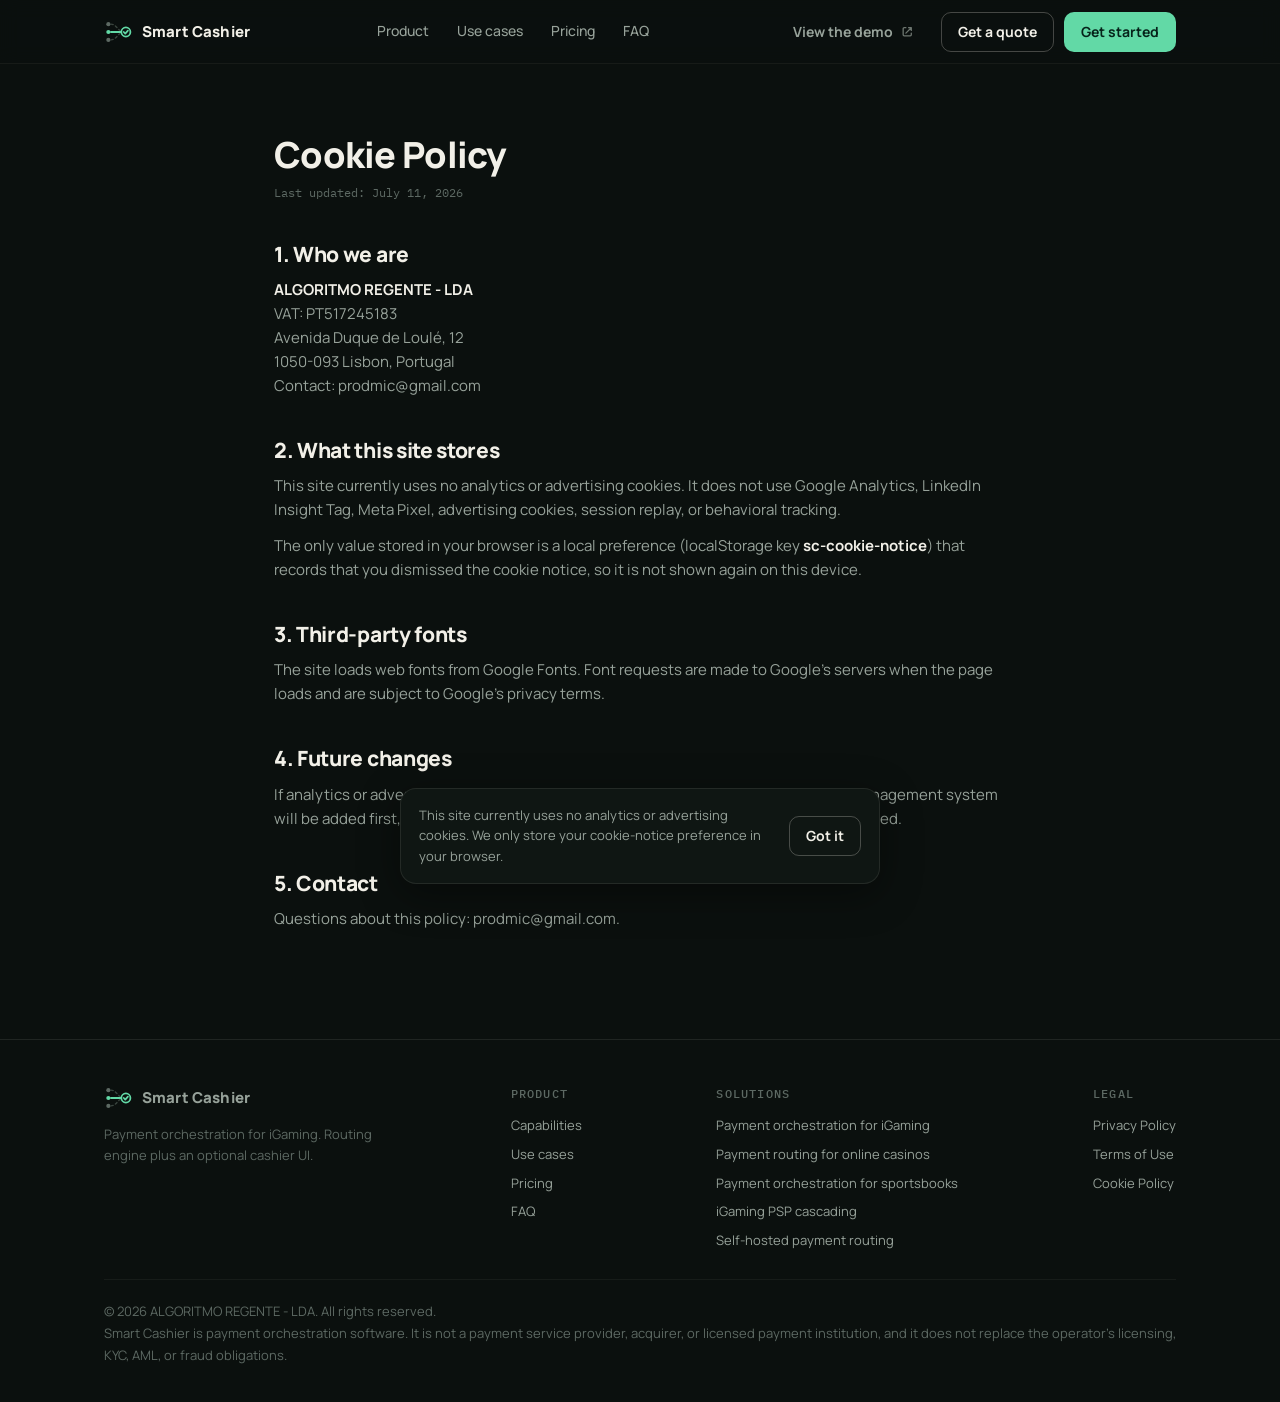
==== cookies/index.html @ 7c7d45f2 "Add files via upload" ====
<!DOCTYPE html>
<html lang="en">
<head>
<meta charset="UTF-8">
<meta name="viewport" content="width=device-width, initial-scale=1.0">
<title>Cookie Policy | Smart Cashier</title>
<meta name="description" content="Cookie Policy for the Smart Cashier website. The site currently uses no analytics or advertising cookies.">
<link rel="canonical" href="https://artrudolf.github.io/smart-router/cookies/">
<meta name="robots" content="index,follow">
<meta property="og:type" content="website">
<meta property="og:site_name" content="Smart Cashier">
<meta property="og:title" content="Cookie Policy | Smart Cashier">
<meta property="og:description" content="Cookie Policy for the Smart Cashier website. The site currently uses no analytics or advertising cookies.">
<meta property="og:url" content="https://artrudolf.github.io/smart-router/cookies/">
<meta property="og:image" content="https://artrudolf.github.io/smart-router/assets/img/og-image.png">
<meta property="og:image:width" content="1200">
<meta property="og:image:height" content="630">
<meta name="twitter:card" content="summary_large_image">
<meta name="twitter:title" content="Cookie Policy | Smart Cashier">
<meta name="twitter:description" content="Cookie Policy for the Smart Cashier website. The site currently uses no analytics or advertising cookies.">
<meta name="twitter:image" content="https://artrudolf.github.io/smart-router/assets/img/og-image.png">
<link rel="icon" type="image/svg+xml" href="../assets/img/favicon.svg">
<link rel="preconnect" href="https://fonts.googleapis.com">
<link rel="preconnect" href="https://fonts.gstatic.com" crossorigin>
<link href="https://fonts.googleapis.com/css2?family=Manrope:wght@400;500;600;700;800&family=IBM+Plex+Mono:wght@400;500&display=swap" rel="stylesheet">
<link rel="stylesheet" href="../assets/css/main.css">
<script type="application/ld+json">{"@context": "https://schema.org", "@type": "BreadcrumbList", "itemListElement": [{"@type": "ListItem", "position": 1, "name": "Smart Cashier", "item": "https://artrudolf.github.io/smart-router/"}, {"@type": "ListItem", "position": 2, "name": "Cookie Policy", "item": "https://artrudolf.github.io/smart-router/cookies/"}]}</script>
</head>
<body>
<a class="skip-link" href="#main">Skip to content</a>
<header class="site-header">
  <div class="wrap">
    <a class="brand" href="../" aria-label="Smart Cashier home"><svg width="28" height="28" viewBox="0 0 32 32" fill="none" aria-hidden="true">
<circle cx="5" cy="7" r="2.4" fill="#5d6963"/><circle cx="5" cy="16" r="2.4" fill="#62d9a6"/><circle cx="5" cy="25" r="2.4" fill="#5d6963"/>
<path d="M8 7 C 13 7, 15 12, 18 14" stroke="#3a453f" stroke-width="1.6" stroke-linecap="round" stroke-dasharray="2.5 3"/>
<path d="M8 25 C 13 25, 15 20, 18 18" stroke="#3a453f" stroke-width="1.6" stroke-linecap="round" stroke-dasharray="2.5 3"/>
<path d="M8 16 L 19.5 16" stroke="#62d9a6" stroke-width="2.2" stroke-linecap="round"/>
<circle cx="25" cy="16" r="5.2" stroke="#62d9a6" stroke-width="2"/>
<path d="M22.6 16 l1.7 1.8 3-3.4" stroke="#62d9a6" stroke-width="2" stroke-linecap="round" stroke-linejoin="round"/>
</svg><span class="brand-word">Smart Cashier</span></a>
    <nav class="site-nav" aria-label="Main">
      <a href="../#product">Product</a>
      <a href="../#use-cases">Use cases</a>
      <a href="../pricing/">Pricing</a>
      <a href="../#faq">FAQ</a>
    </nav>
    <div class="header-actions">
      <button class="btn btn-ghost btn-sm" data-open-modal="modal-demo">View the demo <svg class="ext" viewBox="0 0 24 24" fill="none" stroke="currentColor" stroke-width="2.4" aria-hidden="true"><path stroke-linecap="round" stroke-linejoin="round" d="M14 5h5m0 0v5m0-5L9 15M9 5H6a2 2 0 00-2 2v11a2 2 0 002 2h11a2 2 0 002-2v-3"/></svg></button>
      <button class="btn btn-outline btn-sm" data-open-modal="modal-selfhosted">Get a quote</button>
      <button class="btn btn-primary btn-sm" data-open-modal="modal-cloud">Get started</button>
      <button class="menu-btn" aria-label="Open menu" aria-expanded="false" aria-controls="mobile-menu">
        <svg viewBox="0 0 24 24" fill="none" stroke="currentColor" stroke-width="2"><path stroke-linecap="round" d="M4 7h16M4 12h16M4 17h16"/></svg>
      </button>
    </div>
  </div>
</header>
<div class="mobile-menu" id="mobile-menu">
  <nav aria-label="Mobile">
    <a href="../#product">Product</a>
    <a href="../#use-cases">Use cases</a>
    <a href="../pricing/">Pricing</a>
    <a href="../#faq">FAQ</a>
  </nav>
  <div class="menu-ctas">
    <button class="btn btn-primary" data-open-modal="modal-cloud">Get started</button>
    <button class="btn btn-outline" data-open-modal="modal-selfhosted">Get a quote</button>
    <button class="btn btn-ghost" data-open-modal="modal-demo">View the demo <svg class="ext" viewBox="0 0 24 24" fill="none" stroke="currentColor" stroke-width="2.4" aria-hidden="true"><path stroke-linecap="round" stroke-linejoin="round" d="M14 5h5m0 0v5m0-5L9 15M9 5H6a2 2 0 00-2 2v11a2 2 0 002 2h11a2 2 0 002-2v-3"/></svg></button>
  </div>
</div>
<main id="main">
<div class="legal"><div class="wrap">
<h1>Cookie Policy</h1>
<p class="updated">Last updated: July 11, 2026</p>

<h2>1. Who we are</h2>
<p><strong>ALGORITMO REGENTE - LDA</strong><br>
VAT: PT517245183<br>
Avenida Duque de Loul&eacute;, 12<br>
1050-093 Lisbon, Portugal<br>
Contact: prodmic@gmail.com</p>
<h2>2. What this site stores</h2>
<p>This site currently uses no analytics or advertising cookies. It does not use Google Analytics, LinkedIn Insight Tag, Meta Pixel, advertising cookies, session replay, or behavioral tracking.</p>
<p>The only value stored in your browser is a local preference (localStorage key <strong>sc-cookie-notice</strong>) that records that you dismissed the cookie notice, so it is not shown again on this device.</p>
<h2>3. Third-party fonts</h2>
<p>The site loads web fonts from Google Fonts. Font requests are made to Google's servers when the page loads and are subject to Google's privacy terms.</p>
<h2>4. Future changes</h2>
<p>If analytics or advertising technologies are introduced in the future, a real consent-management system will be added first, and this policy will be updated before those technologies are activated.</p>
<h2>5. Contact</h2>
<p>Questions about this policy: prodmic@gmail.com.</p>
</div></div>
</main>
<footer class="site-footer">
  <div class="wrap">
    <div class="footer-grid">
      <div class="footer-col">
        <a class="brand" href="../" aria-label="Smart Cashier home"><svg width="24" height="24" viewBox="0 0 32 32" fill="none" aria-hidden="true">
<circle cx="5" cy="7" r="2.4" fill="#5d6963"/><circle cx="5" cy="16" r="2.4" fill="#62d9a6"/><circle cx="5" cy="25" r="2.4" fill="#5d6963"/>
<path d="M8 7 C 13 7, 15 12, 18 14" stroke="#3a453f" stroke-width="1.6" stroke-linecap="round" stroke-dasharray="2.5 3"/>
<path d="M8 25 C 13 25, 15 20, 18 18" stroke="#3a453f" stroke-width="1.6" stroke-linecap="round" stroke-dasharray="2.5 3"/>
<path d="M8 16 L 19.5 16" stroke="#62d9a6" stroke-width="2.2" stroke-linecap="round"/>
<circle cx="25" cy="16" r="5.2" stroke="#62d9a6" stroke-width="2"/>
<path d="M22.6 16 l1.7 1.8 3-3.4" stroke="#62d9a6" stroke-width="2" stroke-linecap="round" stroke-linejoin="round"/>
</svg><span class="brand-word">Smart Cashier</span></a>
        <p style="margin-top:12px;max-width:34ch">Payment orchestration for iGaming. Routing engine plus an optional cashier UI.</p>
      </div>
      <div class="footer-col">
        <h4>Product</h4>
        <nav>
          <a href="../#product">Capabilities</a>
          <a href="../#use-cases">Use cases</a>
          <a href="../pricing/">Pricing</a>
          <a href="../#faq">FAQ</a>
        </nav>
      </div>
      <div class="footer-col">
        <h4>Solutions</h4>
        <nav>
          <a href="../payment-orchestration-igaming/">Payment orchestration for iGaming</a>
          <a href="../payment-routing-online-casinos/">Payment routing for online casinos</a>
          <a href="../payment-orchestration-sportsbooks/">Payment orchestration for sportsbooks</a>
          <a href="../igaming-psp-cascading/">iGaming PSP cascading</a>
          <a href="../self-hosted-payment-routing/">Self-hosted payment routing</a>
        </nav>
      </div>
      <div class="footer-col">
        <h4>Legal</h4>
        <nav>
          <a href="../privacy/">Privacy Policy</a>
          <a href="../terms/">Terms of Use</a>
          <a href="../cookies/">Cookie Policy</a>
        </nav>
      </div>
    </div>
    <div class="footer-legal">
      &copy; 2026 ALGORITMO REGENTE - LDA. All rights reserved.<br>
      Smart Cashier is payment orchestration software. It is not a payment service provider, acquirer, or licensed payment institution, and it does not replace the operator's licensing, KYC, AML, or fraud obligations.
    </div>
  </div>
</footer>
<div class="modal-backdrop" id="modal-cloud" role="dialog" aria-modal="true" aria-labelledby="modal-cloud-title">
  <div class="modal">
    <div class="modal-head">
      <h2 id="modal-cloud-title">Apply for Cloud</h2>
      <button class="modal-close" data-close-modal aria-label="Close dialog">&times;</button>
    </div>
    <p class="modal-sub">Cloud has a $0 monthly fee. The usage fee is 0.5% of successful deposit volume routed through Smart Cashier.</p>
    <form data-sc-form="cloud" data-success="Thank you. We received your Cloud request and will contact you about your payment stack and integration requirements." novalidate>
      <input type="hidden" name="_subject" value="Smart Cashier Cloud Application">
      <input type="hidden" name="_template" value="table">
      <input type="hidden" name="_captcha" value="false">
      <div class="hp-field" aria-hidden="true"><label>Leave this field empty<input type="text" name="_honey" tabindex="-1" autocomplete="off"></label></div>
      <input type="hidden" name="Request type" value="Cloud">
<input type="hidden" name="Pricing" value="$0 monthly fee, 0.5% of successful deposit volume">
<input type="hidden" name="Plan summary" value="The visitor requested the Smart Cashier Cloud plan. Commercial model: $0 monthly fee. 0.5% of successful deposit volume routed through Smart Cashier. No source-code access.">
      <input type="hidden" name="Submission timestamp" value="">
<input type="hidden" name="Source page" value="">
<input type="hidden" name="Page URL" value="">
<input type="hidden" name="UTM source" value="">
<input type="hidden" name="UTM medium" value="">
<input type="hidden" name="UTM campaign" value="">
<input type="hidden" name="UTM content" value="">
<input type="hidden" name="UTM term" value="">
<input type="hidden" name="Browser locale" value="">
<input type="hidden" name="Browser timezone" value="">
<input type="hidden" name="Referrer" value="">
      <div class="form-field" data-required>
  <label for="modal-cloud-email">Work email</label>
  <input id="modal-cloud-email" name="Work email" type="email" autocomplete="email" inputmode="email">
  <span class="err">Enter a valid work email.</span>
</div>
<div class="form-field" data-required>
  <label for="modal-cloud-company">Company</label>
  <input id="modal-cloud-company" name="Company" type="text" autocomplete="organization">
  <span class="err">Enter your company name.</span>
</div>
<div class="form-field" data-required>
  <label for="modal-cloud-role">Role</label>
  <input id="modal-cloud-role" name="Role" type="text" autocomplete="organization-title">
  <span class="err">Enter your role.</span>
</div>
<div class="form-field">
  <label for="modal-cloud-telegram">Telegram <span class="opt">(optional)</span></label>
  <input id="modal-cloud-telegram" name="Telegram" type="text">
</div>
<div class="form-field">
  <label for="modal-cloud-country">Country <span class="opt">(optional)</span></label>
  <input id="modal-cloud-country" name="Country" type="text" autocomplete="country-name">
</div>
<div class="form-field">
  <label for="modal-cloud-message">Message <span class="opt">(optional)</span></label>
  <textarea id="modal-cloud-message" name="Message"></textarea>
</div>
      <div class="consent">
        <input type="checkbox" id="modal-cloud-consent">
        <label for="modal-cloud-consent">I agree that ALGORITMO REGENTE - LDA may process the information in this form to respond to my request, as described in the <a href="../privacy/">Privacy Policy</a>.</label>
      </div>
      <button class="btn btn-primary" type="submit" style="width:100%">Send Cloud application</button>
      <p class="form-status" role="status" aria-live="polite"></p>
    </form>
  </div>
</div><div class="modal-backdrop" id="modal-selfhosted" role="dialog" aria-modal="true" aria-labelledby="modal-selfhosted-title">
  <div class="modal">
    <div class="modal-head">
      <h2 id="modal-selfhosted-title">Request a Self-Hosted quote</h2>
      <button class="modal-close" data-close-modal aria-label="Close dialog">&times;</button>
    </div>
    <p class="modal-sub">Full source-code access, a perpetual non-exclusive license, and deployment on infrastructure you control.</p>
    <form data-sc-form="selfhosted" data-success="Thank you. We received your Self-Hosted request and will contact you to discuss licensing, deployment, and integration scope." novalidate>
      <input type="hidden" name="_subject" value="Smart Cashier Self-Hosted Quote Request">
      <input type="hidden" name="_template" value="table">
      <input type="hidden" name="_captcha" value="false">
      <div class="hp-field" aria-hidden="true"><label>Leave this field empty<input type="text" name="_honey" tabindex="-1" autocomplete="off"></label></div>
      <input type="hidden" name="Request type" value="Self-Hosted">
<input type="hidden" name="Interest" value="full source-code license">
<input type="hidden" name="Plan summary" value="The visitor requested a quote for Smart Cashier Self-Hosted. Interest: Full source-code access. Perpetual non-exclusive license. Self-hosted or on-premise deployment. Full deployment and integration control.">
      <input type="hidden" name="Submission timestamp" value="">
<input type="hidden" name="Source page" value="">
<input type="hidden" name="Page URL" value="">
<input type="hidden" name="UTM source" value="">
<input type="hidden" name="UTM medium" value="">
<input type="hidden" name="UTM campaign" value="">
<input type="hidden" name="UTM content" value="">
<input type="hidden" name="UTM term" value="">
<input type="hidden" name="Browser locale" value="">
<input type="hidden" name="Browser timezone" value="">
<input type="hidden" name="Referrer" value="">
      <div class="form-field" data-required>
  <label for="modal-selfhosted-email">Work email</label>
  <input id="modal-selfhosted-email" name="Work email" type="email" autocomplete="email" inputmode="email">
  <span class="err">Enter a valid work email.</span>
</div>
<div class="form-field" data-required>
  <label for="modal-selfhosted-company">Company</label>
  <input id="modal-selfhosted-company" name="Company" type="text" autocomplete="organization">
  <span class="err">Enter your company name.</span>
</div>
<div class="form-field" data-required>
  <label for="modal-selfhosted-role">Role</label>
  <input id="modal-selfhosted-role" name="Role" type="text" autocomplete="organization-title">
  <span class="err">Enter your role.</span>
</div>
<div class="form-field">
  <label for="modal-selfhosted-telegram">Telegram <span class="opt">(optional)</span></label>
  <input id="modal-selfhosted-telegram" name="Telegram" type="text">
</div>
<div class="form-field">
  <label for="modal-selfhosted-country">Country <span class="opt">(optional)</span></label>
  <input id="modal-selfhosted-country" name="Country" type="text" autocomplete="country-name">
</div>
<div class="form-field">
  <label for="modal-selfhosted-message">Message <span class="opt">(optional)</span></label>
  <textarea id="modal-selfhosted-message" name="Message"></textarea>
</div>
      <div class="consent">
        <input type="checkbox" id="modal-selfhosted-consent">
        <label for="modal-selfhosted-consent">I agree that ALGORITMO REGENTE - LDA may process the information in this form to respond to my request, as described in the <a href="../privacy/">Privacy Policy</a>.</label>
      </div>
      <button class="btn btn-primary" type="submit" style="width:100%">Request a quote</button>
      <p class="form-status" role="status" aria-live="polite"></p>
    </form>
  </div>
</div><div class="modal-backdrop" id="modal-demo" role="dialog" aria-modal="true" aria-labelledby="modal-demo-title">
  <div class="modal">
    <div class="modal-head">
      <h2 id="modal-demo-title">View the demo</h2>
      <button class="modal-close" data-close-modal aria-label="Close dialog">&times;</button>
    </div>
    <p class="modal-sub">Enter a work email and we will open the interactive Smart Cashier demo in a new tab. All demo values are demonstration data.</p>
    <form data-sc-form="demo" data-success="Thank you. The demo is opening in a new tab." novalidate>
      <input type="hidden" name="_subject" value="demo">
      <input type="hidden" name="_template" value="table">
      <input type="hidden" name="_captcha" value="false">
      <div class="hp-field" aria-hidden="true"><label>Leave this field empty<input type="text" name="_honey" tabindex="-1" autocomplete="off"></label></div>
      <input type="hidden" name="Request type" value="Demo">
<input type="hidden" name="Region inferred from browser locale" value="">
      <input type="hidden" name="Submission timestamp" value="">
<input type="hidden" name="Source page" value="">
<input type="hidden" name="Page URL" value="">
<input type="hidden" name="UTM source" value="">
<input type="hidden" name="UTM medium" value="">
<input type="hidden" name="UTM campaign" value="">
<input type="hidden" name="UTM content" value="">
<input type="hidden" name="UTM term" value="">
<input type="hidden" name="Browser locale" value="">
<input type="hidden" name="Browser timezone" value="">
<input type="hidden" name="Referrer" value="">
      <div class="form-field" data-required>
  <label for="modal-demo-email">Work email</label>
  <input id="modal-demo-email" name="Work email" type="email" autocomplete="email" inputmode="email">
  <span class="err">Enter a valid work email.</span>
</div>
      <div class="consent">
        <input type="checkbox" id="modal-demo-consent">
        <label for="modal-demo-consent">I agree that ALGORITMO REGENTE - LDA may process my email to provide demo access and respond to this request, as described in the <a href="../privacy/">Privacy Policy</a>.</label>
      </div>
      <button class="btn btn-primary" type="submit" style="width:100%">Open the demo</button>
      <p class="form-status" role="status" aria-live="polite"></p>
    </form>
  </div>
</div>
<div class="cookie-notice" role="region" aria-label="Cookie notice">
  <span>This site currently uses no analytics or advertising cookies. We only store your cookie-notice preference in your browser.</span>
  <button class="btn btn-outline btn-sm" type="button">Got it</button>
</div>
<script src="../assets/js/main.js" defer></script>
</body>
</html>
---- assets/css/main.css ----
/* Smart Cashier marketing site
   Tokens: deep green-black, warm off-white, mint/aqua accents.
   DESIGN_VARIANCE 5/10 · MOTION_INTENSITY 4/10 · VISUAL_DENSITY 5/10 */

:root {
  --bg: #0b100e;
  --bg-raise: #0f1613;
  --bg-sink: #080d0b;
  --ink: #f2f0e8;
  --ink-2: #97a29a;
  --ink-3: #5d6963;
  --line: rgba(242, 240, 232, 0.09);
  --line-soft: rgba(242, 240, 232, 0.05);
  --mint: #62d9a6;
  --mint-dim: rgba(98, 217, 166, 0.14);
  --aqua: #6cc3d5;
  --aqua-dim: rgba(108, 195, 213, 0.12);
  --amber: #d9a441;
  --red: #d97066;
  --radius: 10px;
  --radius-lg: 16px;
  --font-sans: 'Manrope', system-ui, sans-serif;
  --font-mono: 'IBM Plex Mono', ui-monospace, monospace;
  --wrap: 1120px;
  --header-h: 64px;
}

*, *::before, *::after { box-sizing: border-box; margin: 0; padding: 0; }

html { scroll-behavior: smooth; scroll-padding-top: calc(var(--header-h) + 16px); }

body {
  font-family: var(--font-sans);
  background: var(--bg);
  color: var(--ink);
  font-size: 16px;
  line-height: 1.6;
  -webkit-font-smoothing: antialiased;
}

img, svg { display: block; max-width: 100%; }
a { color: var(--mint); text-decoration: none; }
a:hover { text-decoration: underline; text-underline-offset: 3px; }

.skip-link {
  position: absolute; left: -9999px; top: 0; z-index: 300;
  background: var(--mint); color: #06231a;
  padding: 10px 18px; border-radius: 0 0 var(--radius) 0;
  font-weight: 700; font-size: 14px;
}
.skip-link:focus { left: 0; }

:focus-visible { outline: 2px solid var(--aqua); outline-offset: 2px; border-radius: 4px; }

.wrap { max-width: var(--wrap); margin: 0 auto; padding: 0 24px; }

.mono {
  font-family: var(--font-mono);
  font-size: 12px; letter-spacing: 0.08em; text-transform: uppercase;
  color: var(--ink-3);
}

/* ── header ─────────────────────────────────────────────── */
.site-header {
  position: sticky; top: 0; z-index: 100;
  height: var(--header-h);
  background: rgba(11, 16, 14, 0.86);
  backdrop-filter: blur(10px);
  border-bottom: 1px solid var(--line-soft);
}
.site-header .wrap {
  height: 100%;
  display: flex; align-items: center; justify-content: space-between; gap: 20px;
}
.brand { display: flex; align-items: center; gap: 10px; color: var(--ink); }
.brand:hover { text-decoration: none; }
.brand svg { width: 28px; height: 28px; flex-shrink: 0; }
.brand-word { font-weight: 800; font-size: 15px; letter-spacing: 0.01em; white-space: nowrap; }

.site-nav { display: flex; align-items: center; gap: 28px; }
.site-nav a {
  color: var(--ink-2); font-size: 14px; font-weight: 500;
}
.site-nav a:hover { color: var(--ink); text-decoration: none; }

.header-actions { display: flex; align-items: center; gap: 10px; }

.menu-btn {
  display: none;
  background: none; border: 1px solid var(--line); border-radius: 8px;
  width: 44px; height: 44px; cursor: pointer; color: var(--ink);
  align-items: center; justify-content: center;
}
.menu-btn svg { width: 20px; height: 20px; }

.mobile-menu {
  display: none;
  position: fixed; inset: var(--header-h) 0 auto 0; z-index: 99;
  background: var(--bg-raise);
  border-bottom: 1px solid var(--line);
  padding: 20px 24px 28px;
}
.mobile-menu.open { display: block; }
.mobile-menu nav { display: flex; flex-direction: column; gap: 4px; margin-bottom: 18px; }
.mobile-menu nav a {
  color: var(--ink); font-size: 16px; font-weight: 600;
  padding: 12px 4px; border-bottom: 1px solid var(--line-soft);
}
.mobile-menu nav a:hover { text-decoration: none; color: var(--mint); }
.mobile-menu .menu-ctas { display: flex; flex-direction: column; gap: 10px; }

/* ── buttons ────────────────────────────────────────────── */
.btn {
  display: inline-flex; align-items: center; justify-content: center; gap: 8px;
  font-family: var(--font-sans); font-weight: 700; font-size: 15px;
  padding: 12px 22px; min-height: 46px;
  border-radius: var(--radius); border: 1px solid transparent;
  cursor: pointer; transition: background 0.15s, border-color 0.15s, color 0.15s;
  white-space: nowrap;
}
.btn:hover { text-decoration: none; }
.btn-primary { background: var(--mint); color: #06231a; }
.btn-primary:hover { background: #79e2b5; }
.btn-outline { background: transparent; color: var(--ink); border-color: rgba(242,240,232,0.25); }
.btn-outline:hover { border-color: var(--mint); color: var(--mint); }
.btn-ghost { background: transparent; color: var(--ink-2); border-color: transparent; }
.btn-ghost:hover { color: var(--ink); }
.btn-ghost .ext { width: 13px; height: 13px; opacity: 0.7; }
.btn-sm { padding: 9px 16px; min-height: 40px; font-size: 14px; }
.btn-lg { padding: 15px 30px; min-height: 52px; font-size: 16px; }
.btn[disabled] { opacity: 0.55; cursor: wait; }

.cta-row { display: flex; flex-wrap: wrap; gap: 12px; align-items: center; }

/* ── sections ───────────────────────────────────────────── */
section { padding: 88px 0; }
section + section { border-top: 1px solid var(--line-soft); }

.eyebrow {
  font-family: var(--font-mono);
  font-size: 12px; font-weight: 500; letter-spacing: 0.14em; text-transform: uppercase;
  color: var(--mint); margin-bottom: 16px;
}
h1 {
  font-size: clamp(34px, 5.4vw, 58px);
  font-weight: 800; line-height: 1.08; letter-spacing: -0.02em;
  max-width: 15ch;
}
h2 {
  font-size: clamp(26px, 3.6vw, 38px);
  font-weight: 800; line-height: 1.15; letter-spacing: -0.015em;
  max-width: 22ch; margin-bottom: 14px;
}
h3 { font-size: 18px; font-weight: 700; line-height: 1.3; }
.lede { font-size: 17px; color: var(--ink-2); max-width: 58ch; }

.section-head { margin-bottom: 44px; }

/* gentle reveal */
.reveal { opacity: 0; transform: translateY(14px); transition: opacity 0.5s ease, transform 0.5s ease; }
.reveal.in { opacity: 1; transform: none; }

/* ── hero ───────────────────────────────────────────────── */
.hero { padding: 96px 0 72px; }
.hero-grid {
  display: grid; grid-template-columns: minmax(0, 1.05fr) minmax(0, 1fr);
  gap: 56px; align-items: center;
}
.hero .lede { margin: 20px 0 8px; }
.hero .qualify { font-size: 14px; color: var(--ink-3); max-width: 52ch; margin-bottom: 28px; }
.hero .micro { margin-top: 14px; font-size: 13px; color: var(--ink-3); }

/* routing visual */
.routing-visual {
  border: 1px solid var(--line);
  border-radius: var(--radius-lg);
  background: var(--bg-raise);
  padding: 22px 20px 16px;
}
.routing-visual svg { width: 100%; height: auto; }
.rv-caption {
  margin-top: 10px; min-height: 20px;
  font-family: var(--font-mono); font-size: 12px; color: var(--ink-2);
}
.rv-caption strong { color: var(--mint); font-weight: 500; }

.rv-node-label { font-family: var(--font-mono); font-size: 10px; fill: var(--ink-2); }
.rv-node-sub   { font-family: var(--font-mono); font-size: 9px;  fill: var(--ink-3); }
.rv-box  { fill: var(--bg-sink); stroke: var(--line); rx: 8; }
.rv-route { stroke: #2a352f; stroke-width: 1.5; fill: none; transition: stroke 0.4s; }
.rv-route.active { stroke: var(--mint); stroke-width: 2; }
.rv-route.degraded { stroke: var(--amber); stroke-dasharray: 4 4; }
.rv-dot { fill: var(--mint); opacity: 0; }
.rv-dot.moving { opacity: 1; }
.rv-health { transition: fill 0.4s; }
.rv-health.ok  { fill: var(--mint); }
.rv-health.warn { fill: var(--amber); }
.rv-health.down { fill: var(--red); }
.rv-badge { font-family: var(--font-mono); font-size: 9px; transition: opacity 0.3s; }
.rv-signal {
  font-family: var(--font-mono); font-size: 9px; fill: var(--ink-3);
  transition: fill 0.3s;
}
.rv-signal.lit { fill: var(--aqua); }

/* ── problem ────────────────────────────────────────────── */
.problem-grid {
  display: grid; grid-template-columns: repeat(3, 1fr); gap: 0;
  border-top: 1px solid var(--line);
}
.problem-item {
  padding: 28px 28px 28px 0; border-bottom: 1px solid var(--line);
}
.problem-item + .problem-item { padding-left: 28px; border-left: 1px solid var(--line); }
.problem-item .num {
  font-family: var(--font-mono); font-size: 12px; color: var(--ink-3);
  display: block; margin-bottom: 12px;
}
.problem-item h3 { margin-bottom: 8px; }
.problem-item p { font-size: 14px; color: var(--ink-2); }
.problem-note { margin-top: 32px; font-size: 15px; color: var(--ink-2); max-width: 62ch; }

/* ── how it works ───────────────────────────────────────── */
.steps {
  display: grid; grid-template-columns: repeat(4, 1fr); gap: 20px;
  counter-reset: step;
}
.step { position: relative; padding-top: 18px; }
.step::before {
  content: ''; position: absolute; top: 0; left: 0; right: 0;
  height: 2px; background: var(--line);
}
.step.done::before, .step:first-child::before { background: var(--mint); }
.step .k {
  font-family: var(--font-mono); font-size: 11px; letter-spacing: 0.1em;
  color: var(--mint); text-transform: uppercase; display: block; margin-bottom: 10px;
}
.step h3 { font-size: 16px; margin-bottom: 6px; }
.step p { font-size: 14px; color: var(--ink-2); }

.flow-diagram {
  margin-top: 52px;
  border: 1px solid var(--line); border-radius: var(--radius-lg);
  background: var(--bg-raise); padding: 26px 24px;
  overflow-x: auto;
}
.flow-diagram svg { min-width: 640px; width: 100%; height: auto; }

/* ── capabilities ───────────────────────────────────────── */
.cap-lead {
  display: grid; grid-template-columns: 1fr 1fr; gap: 40px;
  padding-bottom: 44px; border-bottom: 1px solid var(--line);
  margin-bottom: 44px;
}
.cap-lead-item h3 { font-size: 22px; margin-bottom: 10px; letter-spacing: -0.01em; }
.cap-lead-item p { color: var(--ink-2); font-size: 15px; max-width: 48ch; }
.cap-lead-item .annot {
  margin-top: 14px; font-family: var(--font-mono); font-size: 12px;
  color: var(--ink-3); line-height: 1.8;
}
.cap-lead-item .annot b { color: var(--aqua); font-weight: 500; }

.cap-list {
  display: grid; grid-template-columns: repeat(2, 1fr); gap: 0 56px;
}
.cap-row {
  display: flex; gap: 16px; align-items: baseline;
  padding: 16px 0; border-bottom: 1px solid var(--line-soft);
}
.cap-row .t { font-weight: 700; font-size: 15px; min-width: 190px; }
.cap-row .d { font-size: 14px; color: var(--ink-2); }

/* ── calculator ─────────────────────────────────────────── */
.calc {
  border: 1px solid var(--line); border-radius: var(--radius-lg);
  background: var(--bg-raise);
  display: grid; grid-template-columns: minmax(0, 1fr) minmax(0, 1.2fr);
  overflow: hidden;
}
.calc-inputs { padding: 30px 28px; border-right: 1px solid var(--line); }
.calc-inputs .tag {
  font-family: var(--font-mono); font-size: 11px; letter-spacing: 0.12em;
  text-transform: uppercase; color: var(--amber); margin-bottom: 22px;
}
.calc-field { margin-bottom: 22px; }
.calc-field label { display: block; font-size: 13px; font-weight: 600; margin-bottom: 8px; }
.calc-field .hint { font-size: 12px; color: var(--ink-3); margin-top: 6px; }
.calc-field input[type="number"] {
  width: 100%; background: var(--bg-sink);
  border: 1px solid var(--line); border-radius: var(--radius);
  color: var(--ink); font-family: var(--font-mono); font-size: 16px;
  padding: 12px 14px; min-height: 46px;
}
.calc-field input:focus-visible { outline: 2px solid var(--aqua); outline-offset: 0; border-color: transparent; }

.calc-results { padding: 30px 28px; }
.calc-out { display: flex; justify-content: space-between; align-items: baseline; gap: 16px; padding: 11px 0; border-bottom: 1px solid var(--line-soft); }
.calc-out .k { font-size: 13px; color: var(--ink-2); }
.calc-out .v { font-family: var(--font-mono); font-size: 15px; color: var(--ink); white-space: nowrap; }
.calc-out.hl { border-bottom-color: var(--line); }
.calc-out.hl .k { color: var(--ink); font-weight: 700; }
.calc-out.hl .v { color: var(--mint); font-size: 19px; }
.calc-disclaimer { margin-top: 18px; font-size: 12px; color: var(--ink-3); line-height: 1.6; }

/* ── use cases ──────────────────────────────────────────── */
.usecases { display: flex; flex-direction: column; }
.usecase {
  display: grid; grid-template-columns: minmax(0, 1.2fr) minmax(0, 1fr);
  gap: 48px; padding: 36px 0; border-top: 1px solid var(--line);
}
.usecase:last-child { border-bottom: 1px solid var(--line); }
.usecase h3 { font-size: 20px; margin-bottom: 10px; }
.usecase p { font-size: 15px; color: var(--ink-2); max-width: 54ch; }
.scenario {
  background: var(--bg-raise); border: 1px solid var(--line);
  border-radius: var(--radius); padding: 18px 20px;
  font-family: var(--font-mono); font-size: 13px; line-height: 2;
  color: var(--ink-2); align-self: start;
}
.scenario .tag {
  display: inline-block; font-size: 10px; letter-spacing: 0.12em; text-transform: uppercase;
  color: var(--amber); border: 1px solid rgba(217,164,65,0.35);
  border-radius: 5px; padding: 2px 8px; margin-bottom: 10px;
}
.scenario b { color: var(--mint); font-weight: 500; }

/* ── interface section ──────────────────────────────────── */
.iface-grid { display: grid; grid-template-columns: minmax(0, 1fr) minmax(0, 1fr); gap: 48px; align-items: center; }
.iface-shot {
  border: 1px solid var(--line); border-radius: var(--radius-lg);
  background: var(--bg-raise); padding: 22px; position: relative;
}
.iface-shot .demo-tag {
  position: absolute; top: 14px; right: 14px;
  font-family: var(--font-mono); font-size: 10px; letter-spacing: 0.12em;
  text-transform: uppercase; color: var(--amber);
  border: 1px solid rgba(217,164,65,0.35); border-radius: 5px; padding: 2px 8px;
}
.iface-shot svg { width: 100%; height: auto; }
.iface-points { list-style: none; margin: 22px 0 28px; }
.iface-points li {
  position: relative; padding: 9px 0 9px 26px;
  font-size: 15px; color: var(--ink-2);
  border-bottom: 1px solid var(--line-soft);
}
.iface-points li::before {
  content: ''; position: absolute; left: 2px; top: 17px;
  width: 8px; height: 8px; border-radius: 50%;
  background: var(--mint-dim); border: 1.5px solid var(--mint);
}

/* ── pricing ────────────────────────────────────────────── */
.plans { display: grid; grid-template-columns: 1fr 1fr; gap: 20px; }
.plan {
  border: 1px solid var(--line); border-radius: var(--radius-lg);
  background: var(--bg-raise); padding: 32px 30px;
  display: flex; flex-direction: column;
}
.plan.featured { border-color: rgba(98,217,166,0.45); }
.plan .plan-name { font-family: var(--font-mono); font-size: 13px; letter-spacing: 0.1em; text-transform: uppercase; color: var(--ink-2); margin-bottom: 18px; }
.plan .price { font-size: 34px; font-weight: 800; letter-spacing: -0.02em; line-height: 1.1; }
.plan .price-sub { font-size: 14px; color: var(--ink-2); margin: 8px 0 24px; }
.plan ul { list-style: none; margin-bottom: 28px; flex: 1; }
.plan li {
  font-size: 14px; color: var(--ink-2); padding: 8px 0 8px 24px;
  position: relative; border-bottom: 1px solid var(--line-soft);
}
.plan li::before {
  content: ''; position: absolute; left: 0; top: 15px;
  width: 10px; height: 6px;
  border-left: 2px solid var(--mint); border-bottom: 2px solid var(--mint);
  transform: rotate(-45deg);
}
.plan li.minus::before { border: none; width: 10px; height: 2px; top: 18px; background: var(--ink-3); transform: none; }
.pricing-link { margin-top: 26px; font-size: 14px; }

/* comparison table (pricing page) */
.compare { border: 1px solid var(--line); border-radius: var(--radius-lg); overflow: hidden; }
.compare-row { display: grid; grid-template-columns: 1.3fr 1fr 1fr; }
.compare-row > div { padding: 13px 18px; font-size: 14px; border-bottom: 1px solid var(--line-soft); }
.compare-row:last-child > div { border-bottom: none; }
.compare-row .c-label { color: var(--ink-2); }
.compare-row .c-val { color: var(--ink); border-left: 1px solid var(--line-soft); }
.compare-head > div { background: var(--bg-raise); font-weight: 800; font-size: 15px; color: var(--ink); }
.compare .muted { color: var(--ink-3); }
.compare .yes { color: var(--mint); }

/* ── FAQ ────────────────────────────────────────────────── */
.faq-list { border-top: 1px solid var(--line); max-width: 860px; }
.faq-list details { border-bottom: 1px solid var(--line); }
.faq-list summary {
  cursor: pointer; list-style: none;
  display: flex; justify-content: space-between; align-items: center; gap: 20px;
  padding: 18px 4px; font-weight: 700; font-size: 16px;
}
.faq-list summary::-webkit-details-marker { display: none; }
.faq-list summary::after {
  content: '+'; font-family: var(--font-mono); font-size: 18px; color: var(--ink-3);
  flex-shrink: 0; transition: transform 0.2s;
}
.faq-list details[open] summary::after { transform: rotate(45deg); color: var(--mint); }
.faq-list .faq-a { padding: 0 4px 20px; font-size: 15px; color: var(--ink-2); max-width: 64ch; }

/* ── final cta ──────────────────────────────────────────── */
.final-cta { text-align: left; }
.final-cta .lede { margin-bottom: 30px; }

/* ── footer ─────────────────────────────────────────────── */
.site-footer {
  border-top: 1px solid var(--line);
  padding: 44px 0 36px; font-size: 13px; color: var(--ink-3);
}
.footer-grid { display: flex; flex-wrap: wrap; justify-content: space-between; gap: 28px; margin-bottom: 28px; }
.footer-col h4 { font-size: 12px; font-family: var(--font-mono); letter-spacing: 0.1em; text-transform: uppercase; color: var(--ink-3); margin-bottom: 12px; font-weight: 500; }
.footer-col nav { display: flex; flex-direction: column; gap: 8px; }
.footer-col a { color: var(--ink-2); font-size: 13px; }
.footer-col a:hover { color: var(--ink); }
.footer-legal { border-top: 1px solid var(--line-soft); padding-top: 20px; line-height: 1.7; }

/* ── modals ─────────────────────────────────────────────── */
.modal-backdrop {
  position: fixed; inset: 0; z-index: 200;
  background: rgba(5, 8, 7, 0.72); backdrop-filter: blur(3px);
  display: none; align-items: flex-start; justify-content: center;
  padding: 6vh 16px 16px; overflow-y: auto;
}
.modal-backdrop.open { display: flex; }
.modal {
  width: 100%; max-width: 480px;
  background: var(--bg-raise); border: 1px solid var(--line);
  border-radius: var(--radius-lg); padding: 30px 28px;
  animation: modalIn 0.22s ease both;
}
@keyframes modalIn {
  from { opacity: 0; transform: translateY(10px); }
  to   { opacity: 1; transform: none; }
}
.modal-head { display: flex; justify-content: space-between; align-items: flex-start; gap: 16px; margin-bottom: 6px; }
.modal h2 { font-size: 22px; }
.modal .modal-sub { font-size: 14px; color: var(--ink-2); margin-bottom: 22px; }
.modal-close {
  background: none; border: 1px solid var(--line); border-radius: 8px;
  width: 36px; height: 36px; min-width: 36px; cursor: pointer; color: var(--ink-2);
  font-size: 18px; line-height: 1;
}
.modal-close:hover { color: var(--ink); border-color: rgba(242,240,232,0.3); }

.form-field { margin-bottom: 16px; }
.form-field label { display: block; font-size: 13px; font-weight: 600; margin-bottom: 7px; }
.form-field label .opt { color: var(--ink-3); font-weight: 400; }
.form-field input, .form-field textarea, .form-field select {
  width: 100%; background: var(--bg-sink);
  border: 1px solid var(--line); border-radius: var(--radius);
  color: var(--ink); font-family: var(--font-sans); font-size: 15px;
  padding: 12px 14px; min-height: 46px;
}
.form-field textarea { min-height: 90px; resize: vertical; }
.form-field input:focus-visible, .form-field textarea:focus-visible { outline: 2px solid var(--aqua); outline-offset: 0; border-color: transparent; }
.form-field .err { display: none; font-size: 12px; color: var(--red); margin-top: 6px; }
.form-field.invalid input, .form-field.invalid textarea { border-color: var(--red); }
.form-field.invalid .err { display: block; }

.consent { display: flex; gap: 10px; align-items: flex-start; margin: 20px 0; }
.consent input { width: 18px; height: 18px; margin-top: 2px; accent-color: var(--mint); flex-shrink: 0; }
.consent label { font-size: 12px; color: var(--ink-2); line-height: 1.6; }
.consent.invalid label { color: var(--red); }

.form-status { margin-top: 14px; font-size: 14px; line-height: 1.6; }
.form-status.ok { color: var(--mint); }
.form-status.err { color: var(--red); }
.hp-field { position: absolute; left: -9999px; width: 1px; height: 1px; overflow: hidden; }

/* ── cookie notice ──────────────────────────────────────── */
.cookie-notice {
  position: fixed; bottom: 16px; left: 16px; right: 16px; z-index: 150;
  max-width: 480px; margin: 0 auto;
  background: var(--bg-raise); border: 1px solid var(--line);
  border-radius: var(--radius-lg); padding: 16px 18px;
  display: none; gap: 16px; align-items: center;
  font-size: 13px; color: var(--ink-2);
  box-shadow: 0 10px 40px rgba(0,0,0,0.4);
}
.cookie-notice.show { display: flex; }

/* ── legal pages ────────────────────────────────────────── */
.legal { padding: 72px 0 96px; }
.legal .wrap { max-width: 780px; }
.legal h1 { font-size: 36px; margin-bottom: 8px; }
.legal .updated { font-family: var(--font-mono); font-size: 12px; color: var(--ink-3); margin-bottom: 40px; }
.legal h2 { font-size: 21px; margin: 40px 0 12px; }
.legal p, .legal li { font-size: 15px; color: var(--ink-2); margin-bottom: 12px; }
.legal ul { padding-left: 22px; }
.legal strong { color: var(--ink); }

/* ── SEO landing pages ──────────────────────────────────── */
.landing-hero { padding: 88px 0 56px; }
.landing-hero h1 { max-width: 18ch; }
.landing-hero .lede { margin-top: 18px; margin-bottom: 28px; }
.landing-body h2 { margin-top: 0; }
.related { display: flex; flex-wrap: wrap; gap: 12px; margin-top: 8px; }
.related a {
  border: 1px solid var(--line); border-radius: 9999px;
  padding: 8px 16px; font-size: 13px; color: var(--ink-2);
}
.related a:hover { color: var(--mint); border-color: rgba(98,217,166,0.4); text-decoration: none; }

/* ── 404 ────────────────────────────────────────────────── */
.page-404 { min-height: 60vh; display: flex; align-items: center; }
.page-404 .code { font-family: var(--font-mono); font-size: 13px; color: var(--red); margin-bottom: 14px; }

/* ── responsive ─────────────────────────────────────────── */
@media (max-width: 1000px) {
  .hero-grid, .iface-grid { grid-template-columns: 1fr; gap: 40px; }
  .cap-lead { grid-template-columns: 1fr; gap: 32px; }
  .cap-list { grid-template-columns: 1fr; }
  .usecase { grid-template-columns: 1fr; gap: 20px; }
  .calc { grid-template-columns: 1fr; }
  .calc-inputs { border-right: none; border-bottom: 1px solid var(--line); }
}
@media (max-width: 860px) {
  .site-nav, .header-actions .btn-outline, .header-actions .btn-ghost { display: none; }
  .menu-btn { display: inline-flex; }
  .steps { grid-template-columns: 1fr 1fr; gap: 28px 20px; }
  .problem-grid { grid-template-columns: 1fr; }
  .problem-item { padding: 24px 0; }
  .problem-item + .problem-item { padding-left: 0; border-left: none; }
  .plans { grid-template-columns: 1fr; }
}
@media (max-width: 640px) {
  section { padding: 64px 0; }
  .hero { padding: 64px 0 52px; }
  .steps { grid-template-columns: 1fr; }
  .cta-row { flex-direction: column; align-items: stretch; }
  .cta-row .btn { width: 100%; }
  .cap-row { flex-direction: column; gap: 4px; }
  .cap-row .t { min-width: 0; }
  /* stacked comparison rows */
  .compare-row { grid-template-columns: 1fr; }
  .compare-row .c-val { border-left: none; padding-top: 4px; }
  .compare-row .c-label { padding-bottom: 2px; font-family: var(--font-mono); font-size: 11px; letter-spacing: 0.1em; text-transform: uppercase; color: var(--ink-3); border-bottom: none; }
  .compare-row .c-val:first-of-type { border-bottom: none; padding-bottom: 2px; }
  .compare-row .c-val::before { content: attr(data-plan) ': '; color: var(--ink-3); font-size: 12px; }
  .compare-head { display: none; }
}

/* ── reduced motion ─────────────────────────────────────── */
@media (prefers-reduced-motion: reduce) {
  html { scroll-behavior: auto; }
  *, *::before, *::after {
    animation-duration: 0.01ms !important;
    animation-iteration-count: 1 !important;
    transition-duration: 0.01ms !important;
  }
  .reveal { opacity: 1; transform: none; }
}
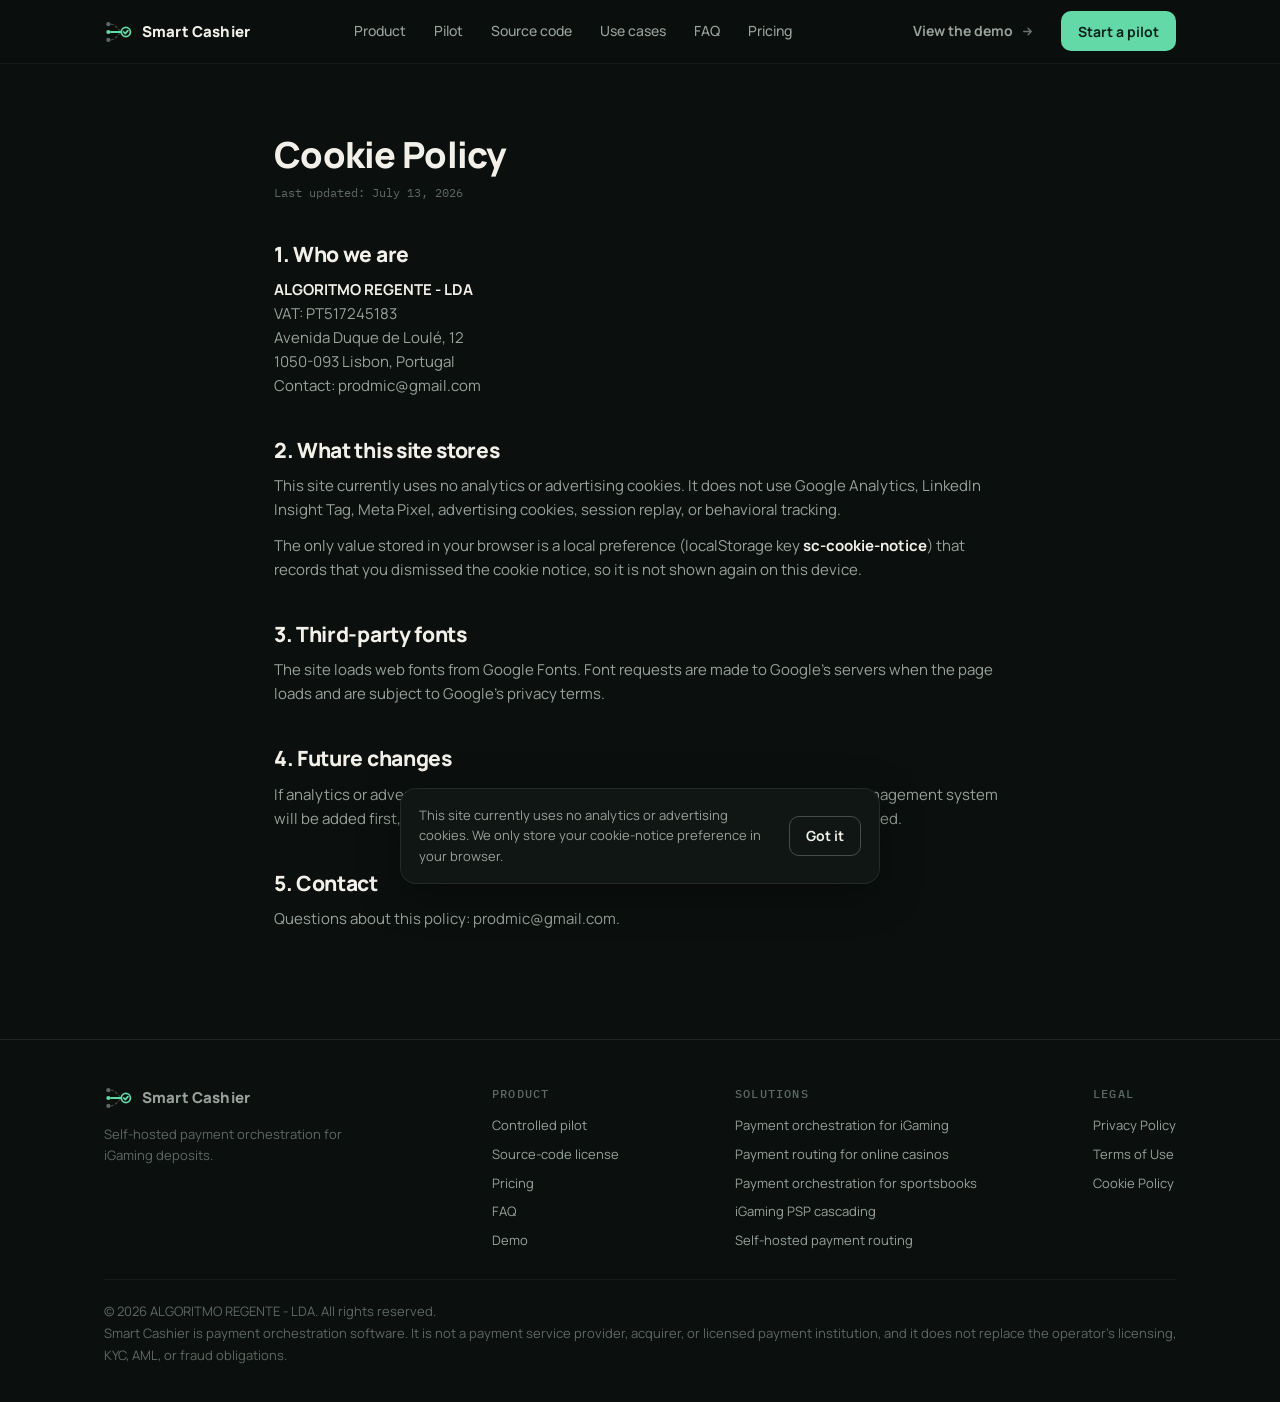
==== commit 819c171f: "Add files via upload" ====
--- a/cookies/index.html
+++ b/cookies/index.html
@@ -40,14 +40,15 @@
 </svg><span class="brand-word">Smart Cashier</span></a>
     <nav class="site-nav" aria-label="Main">
       <a href="../#product">Product</a>
+      <a href="../pilot/">Pilot</a>
+      <a href="../source-code/">Source code</a>
       <a href="../#use-cases">Use cases</a>
+      <a href="../faq/">FAQ</a>
       <a href="../pricing/">Pricing</a>
-      <a href="../#faq">FAQ</a>
     </nav>
     <div class="header-actions">
-      <button class="btn btn-ghost btn-sm" data-open-modal="modal-demo">View the demo <svg class="ext" viewBox="0 0 24 24" fill="none" stroke="currentColor" stroke-width="2.4" aria-hidden="true"><path stroke-linecap="round" stroke-linejoin="round" d="M14 5h5m0 0v5m0-5L9 15M9 5H6a2 2 0 00-2 2v11a2 2 0 002 2h11a2 2 0 002-2v-3"/></svg></button>
-      <button class="btn btn-outline btn-sm" data-open-modal="modal-selfhosted">Get a quote</button>
-      <button class="btn btn-primary btn-sm" data-open-modal="modal-cloud">Get started</button>
+      <a class="btn btn-ghost btn-sm" href="../demo/" data-track="demo_click">View the demo <svg class="ext" viewBox="0 0 24 24" fill="none" stroke="currentColor" stroke-width="2.4" aria-hidden="true"><path stroke-linecap="round" stroke-linejoin="round" d="M5 12h14m0 0l-6-6m6 6l-6 6"/></svg></a>
+      <button class="btn btn-primary btn-sm" data-open-modal="modal-pilot" data-track="pilot_cta_click">Start a pilot</button>
       <button class="menu-btn" aria-label="Open menu" aria-expanded="false" aria-controls="mobile-menu">
         <svg viewBox="0 0 24 24" fill="none" stroke="currentColor" stroke-width="2"><path stroke-linecap="round" d="M4 7h16M4 12h16M4 17h16"/></svg>
       </button>
@@ -57,20 +58,22 @@
 <div class="mobile-menu" id="mobile-menu">
   <nav aria-label="Mobile">
     <a href="../#product">Product</a>
+    <a href="../pilot/">Pilot</a>
+    <a href="../source-code/">Source code</a>
     <a href="../#use-cases">Use cases</a>
+    <a href="../faq/">FAQ</a>
     <a href="../pricing/">Pricing</a>
-    <a href="../#faq">FAQ</a>
   </nav>
   <div class="menu-ctas">
-    <button class="btn btn-primary" data-open-modal="modal-cloud">Get started</button>
-    <button class="btn btn-outline" data-open-modal="modal-selfhosted">Get a quote</button>
-    <button class="btn btn-ghost" data-open-modal="modal-demo">View the demo <svg class="ext" viewBox="0 0 24 24" fill="none" stroke="currentColor" stroke-width="2.4" aria-hidden="true"><path stroke-linecap="round" stroke-linejoin="round" d="M14 5h5m0 0v5m0-5L9 15M9 5H6a2 2 0 00-2 2v11a2 2 0 002 2h11a2 2 0 002-2v-3"/></svg></button>
+    <button class="btn btn-primary" data-open-modal="modal-pilot" data-track="pilot_cta_click">Start a pilot</button>
+    <button class="btn btn-outline" data-open-modal="modal-sourcecode" data-track="source_code_cta_click">Discuss source-code licensing</button>
+    <a class="btn btn-ghost" href="../demo/" data-track="demo_click">View the demo <svg class="ext" viewBox="0 0 24 24" fill="none" stroke="currentColor" stroke-width="2.4" aria-hidden="true"><path stroke-linecap="round" stroke-linejoin="round" d="M5 12h14m0 0l-6-6m6 6l-6 6"/></svg></a>
   </div>
 </div>
 <main id="main">
 <div class="legal"><div class="wrap">
 <h1>Cookie Policy</h1>
-<p class="updated">Last updated: July 11, 2026</p>
+<p class="updated">Last updated: July 13, 2026</p>
 
 <h2>1. Who we are</h2>
 <p><strong>ALGORITMO REGENTE - LDA</strong><br>
@@ -101,15 +104,16 @@
 <circle cx="25" cy="16" r="5.2" stroke="#62d9a6" stroke-width="2"/>
 <path d="M22.6 16 l1.7 1.8 3-3.4" stroke="#62d9a6" stroke-width="2" stroke-linecap="round" stroke-linejoin="round"/>
 </svg><span class="brand-word">Smart Cashier</span></a>
-        <p style="margin-top:12px;max-width:34ch">Payment orchestration for iGaming. Routing engine plus an optional cashier UI.</p>
+        <p style="margin-top:12px;max-width:34ch">Self-hosted payment orchestration for iGaming deposits.</p>
       </div>
       <div class="footer-col">
         <h4>Product</h4>
         <nav>
-          <a href="../#product">Capabilities</a>
-          <a href="../#use-cases">Use cases</a>
+          <a href="../pilot/">Controlled pilot</a>
+          <a href="../source-code/">Source-code license</a>
           <a href="../pricing/">Pricing</a>
-          <a href="../#faq">FAQ</a>
+          <a href="../faq/">FAQ</a>
+          <a href="../demo/">Demo</a>
         </nav>
       </div>
       <div class="footer-col">
@@ -137,21 +141,20 @@
     </div>
   </div>
 </footer>
-<div class="modal-backdrop" id="modal-cloud" role="dialog" aria-modal="true" aria-labelledby="modal-cloud-title">
+<div class="modal-backdrop" id="modal-pilot" role="dialog" aria-modal="true" aria-labelledby="modal-pilot-title">
   <div class="modal">
     <div class="modal-head">
-      <h2 id="modal-cloud-title">Apply for Cloud</h2>
+      <h2 id="modal-pilot-title">Start a pilot</h2>
       <button class="modal-close" data-close-modal aria-label="Close dialog">&times;</button>
     </div>
-    <p class="modal-sub">Cloud has a $0 monthly fee. The usage fee is 0.5% of successful deposit volume routed through Smart Cashier.</p>
-    <form data-sc-form="cloud" data-success="Thank you. We received your Cloud request and will contact you about your payment stack and integration requirements." novalidate>
-      <input type="hidden" name="_subject" value="Smart Cashier Cloud Application">
+    <p class="modal-sub">A controlled validation of the routing model, scoped around your payment data, PSPs, and markets.</p>
+    <form data-sc-form="pilot" data-success="Thank you. We received your pilot request. The next step is a short discovery call to review your PSP stack, available payment data, and the most realistic validation scope." novalidate>
+      <input type="hidden" name="_subject" value="Smart Cashier Pilot Request">
       <input type="hidden" name="_template" value="table">
       <input type="hidden" name="_captcha" value="false">
       <div class="hp-field" aria-hidden="true"><label>Leave this field empty<input type="text" name="_honey" tabindex="-1" autocomplete="off"></label></div>
-      <input type="hidden" name="Request type" value="Cloud">
-<input type="hidden" name="Pricing" value="$0 monthly fee, 0.5% of successful deposit volume">
-<input type="hidden" name="Plan summary" value="The visitor requested the Smart Cashier Cloud plan. Commercial model: $0 monthly fee. 0.5% of successful deposit volume routed through Smart Cashier. No source-code access.">
+      <input type="hidden" name="Request type" value="Pilot">
+<input type="hidden" name="Summary" value="The visitor is interested in a controlled Smart Cashier payment-routing pilot.">
       <input type="hidden" name="Submission timestamp" value="">
 <input type="hidden" name="Source page" value="">
 <input type="hidden" name="Page URL" value="">
@@ -163,56 +166,62 @@
 <input type="hidden" name="Browser locale" value="">
 <input type="hidden" name="Browser timezone" value="">
 <input type="hidden" name="Referrer" value="">
+<input type="hidden" name="Consent" value="">
       <div class="form-field" data-required>
-  <label for="modal-cloud-email">Work email</label>
-  <input id="modal-cloud-email" name="Work email" type="email" autocomplete="email" inputmode="email">
+  <label for="mp-email">Work email</label>
+  <input id="mp-email" name="Work email" type="email" autocomplete="email" inputmode="email">
   <span class="err">Enter a valid work email.</span>
-</div>
-<div class="form-field" data-required>
-  <label for="modal-cloud-company">Company</label>
-  <input id="modal-cloud-company" name="Company" type="text" autocomplete="organization">
-  <span class="err">Enter your company name.</span>
-</div>
-<div class="form-field" data-required>
-  <label for="modal-cloud-role">Role</label>
-  <input id="modal-cloud-role" name="Role" type="text" autocomplete="organization-title">
-  <span class="err">Enter your role.</span>
-</div>
-<div class="form-field">
-  <label for="modal-cloud-telegram">Telegram <span class="opt">(optional)</span></label>
-  <input id="modal-cloud-telegram" name="Telegram" type="text">
-</div>
-<div class="form-field">
-  <label for="modal-cloud-country">Country <span class="opt">(optional)</span></label>
-  <input id="modal-cloud-country" name="Country" type="text" autocomplete="country-name">
-</div>
-<div class="form-field">
-  <label for="modal-cloud-message">Message <span class="opt">(optional)</span></label>
-  <textarea id="modal-cloud-message" name="Message"></textarea>
+</div><div class="form-field" data-required>
+  <label for="mp-company">Company</label>
+  <input id="mp-company" name="Company" type="text">
+  <span class="err">Please fill in this field.</span>
+</div><div class="form-field" data-required>
+  <label for="mp-role">Role</label>
+  <input id="mp-role" name="Role" type="text">
+  <span class="err">Please fill in this field.</span>
+</div><div class="form-field">
+  <label for="mp-telegram">Telegram <span class="opt">(optional)</span></label>
+  <input id="mp-telegram" name="Telegram" type="text">
+  
+</div><div class="form-field">
+  <label for="mp-country">Country <span class="opt">(optional)</span></label>
+  <input id="mp-country" name="Country" type="text">
+  
+</div><div class="form-field">
+  <label for="mp-psps">Current number of PSPs <span class="opt">(optional)</span></label>
+  <input id="mp-psps" name="Current number of PSPs" type="text">
+  
+</div><div class="form-field">
+  <label for="mp-failed">Approx. monthly failed deposit volume <span class="opt">(optional)</span></label>
+  <input id="mp-failed" name="Approximate monthly failed deposit volume" type="text">
+  
+</div><div class="form-field">
+  <label for="mp-message">Message <span class="opt">(optional)</span></label>
+  <textarea id="mp-message" name="Message"></textarea>
+  
 </div>
       <div class="consent">
-        <input type="checkbox" id="modal-cloud-consent">
-        <label for="modal-cloud-consent">I agree that ALGORITMO REGENTE - LDA may process the information in this form to respond to my request, as described in the <a href="../privacy/">Privacy Policy</a>.</label>
-      </div>
-      <button class="btn btn-primary" type="submit" style="width:100%">Send Cloud application</button>
+        <input type="checkbox" id="modal-pilot-consent">
+        <label for="modal-pilot-consent">I agree that ALGORITMO REGENTE - LDA may process the information in this form to respond to my request, as described in the <a href="../privacy/">Privacy Policy</a>.</label>
+      </div>
+      <button class="btn btn-primary" type="submit" style="width:100%">Send pilot request</button>
       <p class="form-status" role="status" aria-live="polite"></p>
     </form>
   </div>
-</div><div class="modal-backdrop" id="modal-selfhosted" role="dialog" aria-modal="true" aria-labelledby="modal-selfhosted-title">
+</div><div class="modal-backdrop" id="modal-sourcecode" role="dialog" aria-modal="true" aria-labelledby="modal-sourcecode-title">
   <div class="modal">
     <div class="modal-head">
-      <h2 id="modal-selfhosted-title">Request a Self-Hosted quote</h2>
+      <h2 id="modal-sourcecode-title">Discuss source-code licensing</h2>
       <button class="modal-close" data-close-modal aria-label="Close dialog">&times;</button>
     </div>
-    <p class="modal-sub">Full source-code access, a perpetual non-exclusive license, and deployment on infrastructure you control.</p>
-    <form data-sc-form="selfhosted" data-success="Thank you. We received your Self-Hosted request and will contact you to discuss licensing, deployment, and integration scope." novalidate>
-      <input type="hidden" name="_subject" value="Smart Cashier Self-Hosted Quote Request">
+    <p class="modal-sub">Full source-code access under a perpetual non-exclusive license, deployed on infrastructure you control.</p>
+    <form data-sc-form="source_code" data-success="Thank you. We received your source-code licensing request. The next step is an architecture and deployment discussion covering infrastructure, integrations, licensing scope, and support requirements." novalidate>
+      <input type="hidden" name="_subject" value="Smart Cashier Source-Code Licensing Request">
       <input type="hidden" name="_template" value="table">
       <input type="hidden" name="_captcha" value="false">
       <div class="hp-field" aria-hidden="true"><label>Leave this field empty<input type="text" name="_honey" tabindex="-1" autocomplete="off"></label></div>
-      <input type="hidden" name="Request type" value="Self-Hosted">
-<input type="hidden" name="Interest" value="full source-code license">
-<input type="hidden" name="Plan summary" value="The visitor requested a quote for Smart Cashier Self-Hosted. Interest: Full source-code access. Perpetual non-exclusive license. Self-hosted or on-premise deployment. Full deployment and integration control.">
+      <input type="hidden" name="Request type" value="Source-code license">
+<input type="hidden" name="Summary" value="The visitor is interested in a Smart Cashier self-hosted source-code license.">
       <input type="hidden" name="Submission timestamp" value="">
 <input type="hidden" name="Source page" value="">
 <input type="hidden" name="Page URL" value="">
@@ -224,55 +233,58 @@
 <input type="hidden" name="Browser locale" value="">
 <input type="hidden" name="Browser timezone" value="">
 <input type="hidden" name="Referrer" value="">
+<input type="hidden" name="Consent" value="">
       <div class="form-field" data-required>
-  <label for="modal-selfhosted-email">Work email</label>
-  <input id="modal-selfhosted-email" name="Work email" type="email" autocomplete="email" inputmode="email">
+  <label for="ms-email">Work email</label>
+  <input id="ms-email" name="Work email" type="email" autocomplete="email" inputmode="email">
   <span class="err">Enter a valid work email.</span>
-</div>
-<div class="form-field" data-required>
-  <label for="modal-selfhosted-company">Company</label>
-  <input id="modal-selfhosted-company" name="Company" type="text" autocomplete="organization">
-  <span class="err">Enter your company name.</span>
-</div>
-<div class="form-field" data-required>
-  <label for="modal-selfhosted-role">Role</label>
-  <input id="modal-selfhosted-role" name="Role" type="text" autocomplete="organization-title">
-  <span class="err">Enter your role.</span>
-</div>
-<div class="form-field">
-  <label for="modal-selfhosted-telegram">Telegram <span class="opt">(optional)</span></label>
-  <input id="modal-selfhosted-telegram" name="Telegram" type="text">
-</div>
-<div class="form-field">
-  <label for="modal-selfhosted-country">Country <span class="opt">(optional)</span></label>
-  <input id="modal-selfhosted-country" name="Country" type="text" autocomplete="country-name">
-</div>
-<div class="form-field">
-  <label for="modal-selfhosted-message">Message <span class="opt">(optional)</span></label>
-  <textarea id="modal-selfhosted-message" name="Message"></textarea>
+</div><div class="form-field" data-required>
+  <label for="ms-company">Company</label>
+  <input id="ms-company" name="Company" type="text">
+  <span class="err">Please fill in this field.</span>
+</div><div class="form-field" data-required>
+  <label for="ms-role">Role</label>
+  <input id="ms-role" name="Role" type="text">
+  <span class="err">Please fill in this field.</span>
+</div><div class="form-field">
+  <label for="ms-telegram">Telegram <span class="opt">(optional)</span></label>
+  <input id="ms-telegram" name="Telegram" type="text">
+  
+</div><div class="form-field">
+  <label for="ms-country">Country <span class="opt">(optional)</span></label>
+  <input id="ms-country" name="Country" type="text">
+  
+</div><div class="form-field">
+  <label for="ms-deploy">Preferred deployment <span class="opt">(optional)</span></label>
+  <select id="ms-deploy" name="Preferred deployment"><option value="">Select...</option><option value="On-premise">On-premise</option><option value="Private cloud">Private cloud</option><option value="Public cloud in our account">Public cloud in our account</option><option value="Not decided">Not decided</option></select>
+  
+</div><div class="form-field">
+  <label for="ms-message">Message <span class="opt">(optional)</span></label>
+  <textarea id="ms-message" name="Message"></textarea>
+  
 </div>
       <div class="consent">
-        <input type="checkbox" id="modal-selfhosted-consent">
-        <label for="modal-selfhosted-consent">I agree that ALGORITMO REGENTE - LDA may process the information in this form to respond to my request, as described in the <a href="../privacy/">Privacy Policy</a>.</label>
-      </div>
-      <button class="btn btn-primary" type="submit" style="width:100%">Request a quote</button>
+        <input type="checkbox" id="modal-sourcecode-consent">
+        <label for="modal-sourcecode-consent">I agree that ALGORITMO REGENTE - LDA may process the information in this form to respond to my request, as described in the <a href="../privacy/">Privacy Policy</a>.</label>
+      </div>
+      <button class="btn btn-primary" type="submit" style="width:100%">Send licensing request</button>
       <p class="form-status" role="status" aria-live="polite"></p>
     </form>
   </div>
-</div><div class="modal-backdrop" id="modal-demo" role="dialog" aria-modal="true" aria-labelledby="modal-demo-title">
+</div><div class="modal-backdrop" id="modal-walkthrough" role="dialog" aria-modal="true" aria-labelledby="modal-walkthrough-title">
   <div class="modal">
     <div class="modal-head">
-      <h2 id="modal-demo-title">View the demo</h2>
+      <h2 id="modal-walkthrough-title">Request an operator walkthrough</h2>
       <button class="modal-close" data-close-modal aria-label="Close dialog">&times;</button>
     </div>
-    <p class="modal-sub">Enter a work email and we will open the interactive Smart Cashier demo in a new tab. All demo values are demonstration data.</p>
-    <form data-sc-form="demo" data-success="Thank you. The demo is opening in a new tab." novalidate>
-      <input type="hidden" name="_subject" value="demo">
+    <p class="modal-sub">A guided look at the operator-side routing flow: provider health, routing decisions, and controls.</p>
+    <form data-sc-form="operator_walkthrough" data-success="Thank you. We received your walkthrough request. We will contact you to schedule an operator-side walkthrough of the routing flow." novalidate>
+      <input type="hidden" name="_subject" value="Smart Cashier Operator Walkthrough Request">
       <input type="hidden" name="_template" value="table">
       <input type="hidden" name="_captcha" value="false">
       <div class="hp-field" aria-hidden="true"><label>Leave this field empty<input type="text" name="_honey" tabindex="-1" autocomplete="off"></label></div>
-      <input type="hidden" name="Request type" value="Demo">
-<input type="hidden" name="Region inferred from browser locale" value="">
+      <input type="hidden" name="Request type" value="Operator walkthrough">
+<input type="hidden" name="Summary" value="The visitor requested an operator-side walkthrough of the Smart Cashier routing flow.">
       <input type="hidden" name="Submission timestamp" value="">
 <input type="hidden" name="Source page" value="">
 <input type="hidden" name="Page URL" value="">
@@ -284,16 +296,25 @@
 <input type="hidden" name="Browser locale" value="">
 <input type="hidden" name="Browser timezone" value="">
 <input type="hidden" name="Referrer" value="">
+<input type="hidden" name="Consent" value="">
       <div class="form-field" data-required>
-  <label for="modal-demo-email">Work email</label>
-  <input id="modal-demo-email" name="Work email" type="email" autocomplete="email" inputmode="email">
+  <label for="mw-email">Work email</label>
+  <input id="mw-email" name="Work email" type="email" autocomplete="email" inputmode="email">
   <span class="err">Enter a valid work email.</span>
+</div><div class="form-field" data-required>
+  <label for="mw-company">Company</label>
+  <input id="mw-company" name="Company" type="text">
+  <span class="err">Please fill in this field.</span>
+</div><div class="form-field" data-required>
+  <label for="mw-role">Role</label>
+  <input id="mw-role" name="Role" type="text">
+  <span class="err">Please fill in this field.</span>
 </div>
       <div class="consent">
-        <input type="checkbox" id="modal-demo-consent">
-        <label for="modal-demo-consent">I agree that ALGORITMO REGENTE - LDA may process my email to provide demo access and respond to this request, as described in the <a href="../privacy/">Privacy Policy</a>.</label>
-      </div>
-      <button class="btn btn-primary" type="submit" style="width:100%">Open the demo</button>
+        <input type="checkbox" id="modal-walkthrough-consent">
+        <label for="modal-walkthrough-consent">I agree that ALGORITMO REGENTE - LDA may process the information in this form to respond to my request, as described in the <a href="../privacy/">Privacy Policy</a>.</label>
+      </div>
+      <button class="btn btn-primary" type="submit" style="width:100%">Request a walkthrough</button>
       <p class="form-status" role="status" aria-live="polite"></p>
     </form>
   </div>
--- a/assets/css/main.css
+++ b/assets/css/main.css
@@ -553,3 +553,142 @@
   }
   .reveal { opacity: 1; transform: none; }
 }
+
+/* ── v2: repositioning additions ────────────────────────── */
+
+/* qualification strip */
+.qualify-strip {
+  border-top: 1px solid var(--line-soft);
+  border-bottom: 1px solid var(--line-soft);
+  padding: 16px 0;
+}
+.qualify-strip .wrap {
+  display: flex; flex-wrap: wrap; gap: 10px 26px; align-items: center;
+  font-family: var(--font-mono); font-size: 12px; color: var(--ink-2);
+}
+.qualify-strip .q-lead { color: var(--ink-3); letter-spacing: 0.06em; text-transform: uppercase; font-size: 11px; }
+.qualify-strip b { color: var(--mint); font-weight: 500; }
+
+/* data-input chips */
+.chips { display: flex; flex-wrap: wrap; gap: 8px; margin-top: 26px; }
+.chip {
+  font-family: var(--font-mono); font-size: 12px; color: var(--ink-2);
+  border: 1px solid var(--line); border-radius: 9999px; padding: 7px 14px;
+  background: var(--bg-raise);
+}
+.chip.hl { color: var(--mint); border-color: rgba(98,217,166,0.35); }
+.support-line { margin-top: 22px; font-size: 15px; color: var(--ink); font-weight: 600; }
+
+/* pilot stages */
+.stages { border-top: 1px solid var(--line); }
+.stage {
+  display: grid; grid-template-columns: 120px minmax(0,1.1fr) minmax(0,1fr);
+  gap: 24px; padding: 26px 0; border-bottom: 1px solid var(--line);
+}
+.stage .s-num { font-family: var(--font-mono); font-size: 12px; color: var(--mint); letter-spacing: 0.1em; text-transform: uppercase; padding-top: 3px; }
+.stage h3 { font-size: 18px; margin-bottom: 8px; }
+.stage p { font-size: 14px; color: var(--ink-2); max-width: 48ch; }
+.stage .s-note { margin-top: 10px; font-size: 12px; color: var(--ink-3); }
+.stage .s-detail {
+  font-family: var(--font-mono); font-size: 12px; line-height: 2;
+  color: var(--ink-3); align-self: start;
+}
+.stage .s-detail b { color: var(--ink-2); font-weight: 500; }
+
+/* operator view */
+.opview {
+  border: 1px solid var(--line); border-radius: var(--radius-lg);
+  background: var(--bg-raise); padding: 20px; position: relative;
+}
+.opview .demo-tag {
+  position: absolute; top: 14px; right: 14px; z-index: 2;
+  font-family: var(--font-mono); font-size: 10px; letter-spacing: 0.12em;
+  text-transform: uppercase; color: var(--amber);
+  border: 1px solid rgba(217,164,65,0.35); border-radius: 5px; padding: 2px 8px;
+  background: var(--bg-raise);
+}
+.opview svg { width: 100%; height: auto; }
+.decision {
+  background: var(--bg-raise); border: 1px solid var(--line);
+  border-radius: var(--radius); padding: 18px 20px;
+  font-family: var(--font-mono); font-size: 13px; line-height: 2; color: var(--ink-2);
+}
+.decision .d-head { color: var(--ink-3); font-size: 11px; letter-spacing: 0.1em; text-transform: uppercase; margin-bottom: 6px; }
+.decision b { color: var(--ink); font-weight: 500; }
+.decision .ok { color: var(--mint); }
+.decision .warn { color: var(--amber); }
+
+/* scope groups */
+.scope-grid { display: grid; grid-template-columns: repeat(3, 1fr); gap: 0 40px; }
+.scope-col { border-top: 2px solid var(--line); padding-top: 16px; margin-bottom: 34px; }
+.scope-col h3 { font-size: 15px; margin-bottom: 10px; }
+.scope-col ul { list-style: none; }
+.scope-col li { font-family: var(--font-mono); font-size: 12.5px; color: var(--ink-2); padding: 4px 0; }
+.scope-note { font-size: 13px; color: var(--ink-3); max-width: 66ch; }
+
+/* build vs license */
+.bvl { display: grid; grid-template-columns: repeat(3, 1fr); gap: 20px; }
+.bvl-col {
+  border: 1px solid var(--line); border-radius: var(--radius-lg);
+  background: var(--bg-raise); padding: 26px 24px;
+}
+.bvl-col.hl { border-color: rgba(98,217,166,0.45); }
+.bvl-col .b-k { font-family: var(--font-mono); font-size: 11px; letter-spacing: 0.12em; text-transform: uppercase; color: var(--ink-3); margin-bottom: 12px; }
+.bvl-col.hl .b-k { color: var(--mint); }
+.bvl-col h3 { font-size: 17px; margin-bottom: 14px; }
+.bvl-col ul { list-style: none; }
+.bvl-col li { font-size: 13.5px; color: var(--ink-2); padding: 7px 0; border-bottom: 1px solid var(--line-soft); }
+.bvl-col li:last-child { border-bottom: none; }
+
+/* architecture flow */
+.arch-flow {
+  display: flex; flex-wrap: wrap; align-items: center; gap: 10px;
+  font-family: var(--font-mono); font-size: 13px; color: var(--ink-2);
+  margin: 26px 0 34px;
+}
+.arch-flow .a-node {
+  border: 1px solid var(--line); border-radius: var(--radius);
+  background: var(--bg-raise); padding: 10px 16px;
+}
+.arch-flow .a-node.hl { border-color: rgba(98,217,166,0.45); color: var(--ink); }
+.arch-flow .a-arrow { color: var(--ink-3); }
+
+/* team */
+.team-card {
+  display: grid; grid-template-columns: minmax(0,1fr) minmax(0,1.4fr);
+  gap: 40px; border: 1px solid var(--line); border-radius: var(--radius-lg);
+  background: var(--bg-raise); padding: 34px 32px;
+}
+.team-card .t-name { font-size: 22px; font-weight: 800; }
+.team-card .t-role { font-family: var(--font-mono); font-size: 12px; color: var(--mint); letter-spacing: 0.08em; text-transform: uppercase; margin: 8px 0 0; }
+.team-card ul { list-style: none; margin-top: 4px; }
+.team-card li { font-size: 14px; color: var(--ink-2); padding: 8px 0; border-bottom: 1px solid var(--line-soft); }
+.team-card li:last-child { border-bottom: none; }
+
+/* secondary cloud option */
+.cloud-secondary {
+  border: 1px dashed var(--line); border-radius: var(--radius-lg);
+  padding: 24px 26px; margin-top: 22px;
+  display: flex; flex-wrap: wrap; gap: 16px 32px; align-items: baseline;
+}
+.cloud-secondary .c-k { font-family: var(--font-mono); font-size: 12px; letter-spacing: 0.1em; text-transform: uppercase; color: var(--ink-3); }
+.cloud-secondary p { font-size: 14px; color: var(--ink-2); max-width: 58ch; }
+
+/* calculator: two input columns on wide screens */
+.calc-inputs .calc-cols { display: grid; grid-template-columns: 1fr 1fr; gap: 0 18px; }
+.calc-field label { font-size: 12.5px; }
+.calc-group-label {
+  font-family: var(--font-mono); font-size: 11px; letter-spacing: 0.1em;
+  text-transform: uppercase; color: var(--ink-3); margin: 4px 0 14px;
+}
+
+@media (max-width: 1000px) {
+  .stage { grid-template-columns: 1fr; gap: 10px; }
+  .scope-grid { grid-template-columns: 1fr 1fr; }
+  .bvl { grid-template-columns: 1fr; }
+  .team-card { grid-template-columns: 1fr; gap: 20px; }
+}
+@media (max-width: 640px) {
+  .scope-grid { grid-template-columns: 1fr; }
+  .calc-inputs .calc-cols { grid-template-columns: 1fr; }
+}
